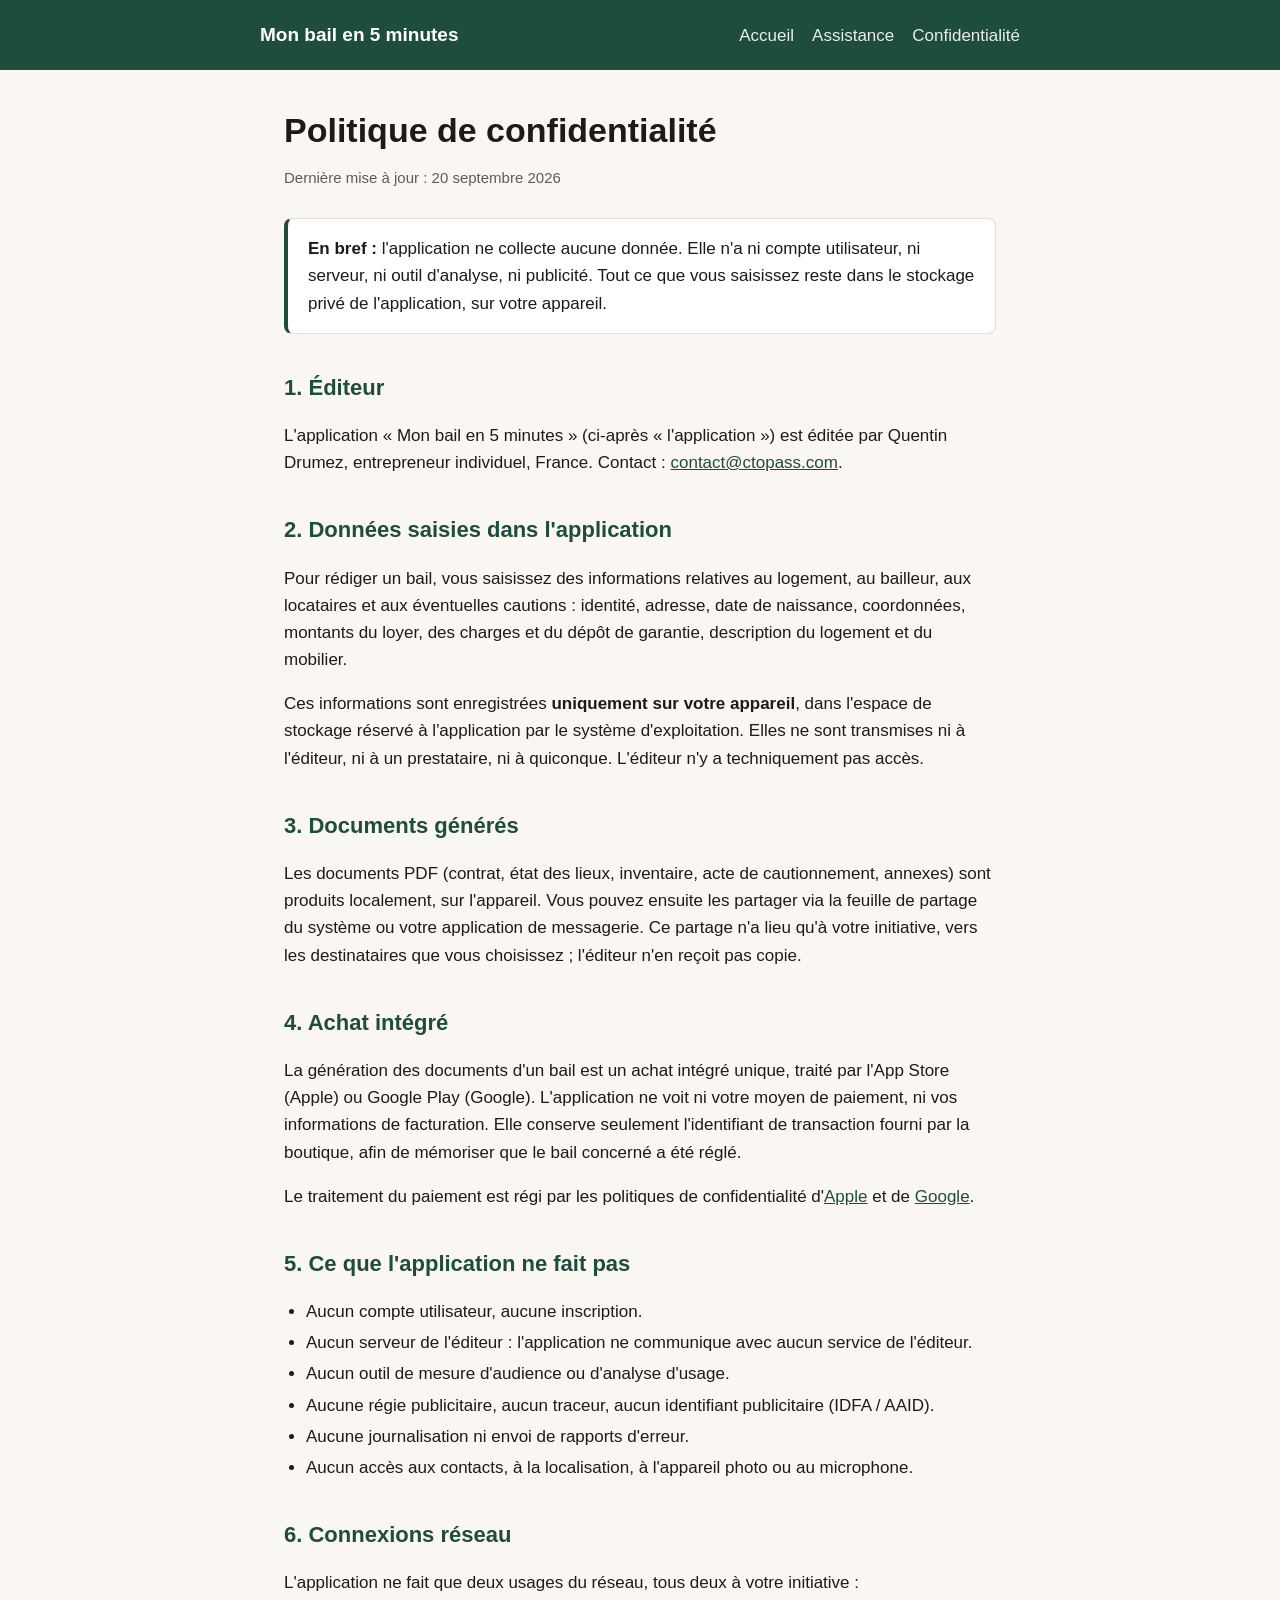
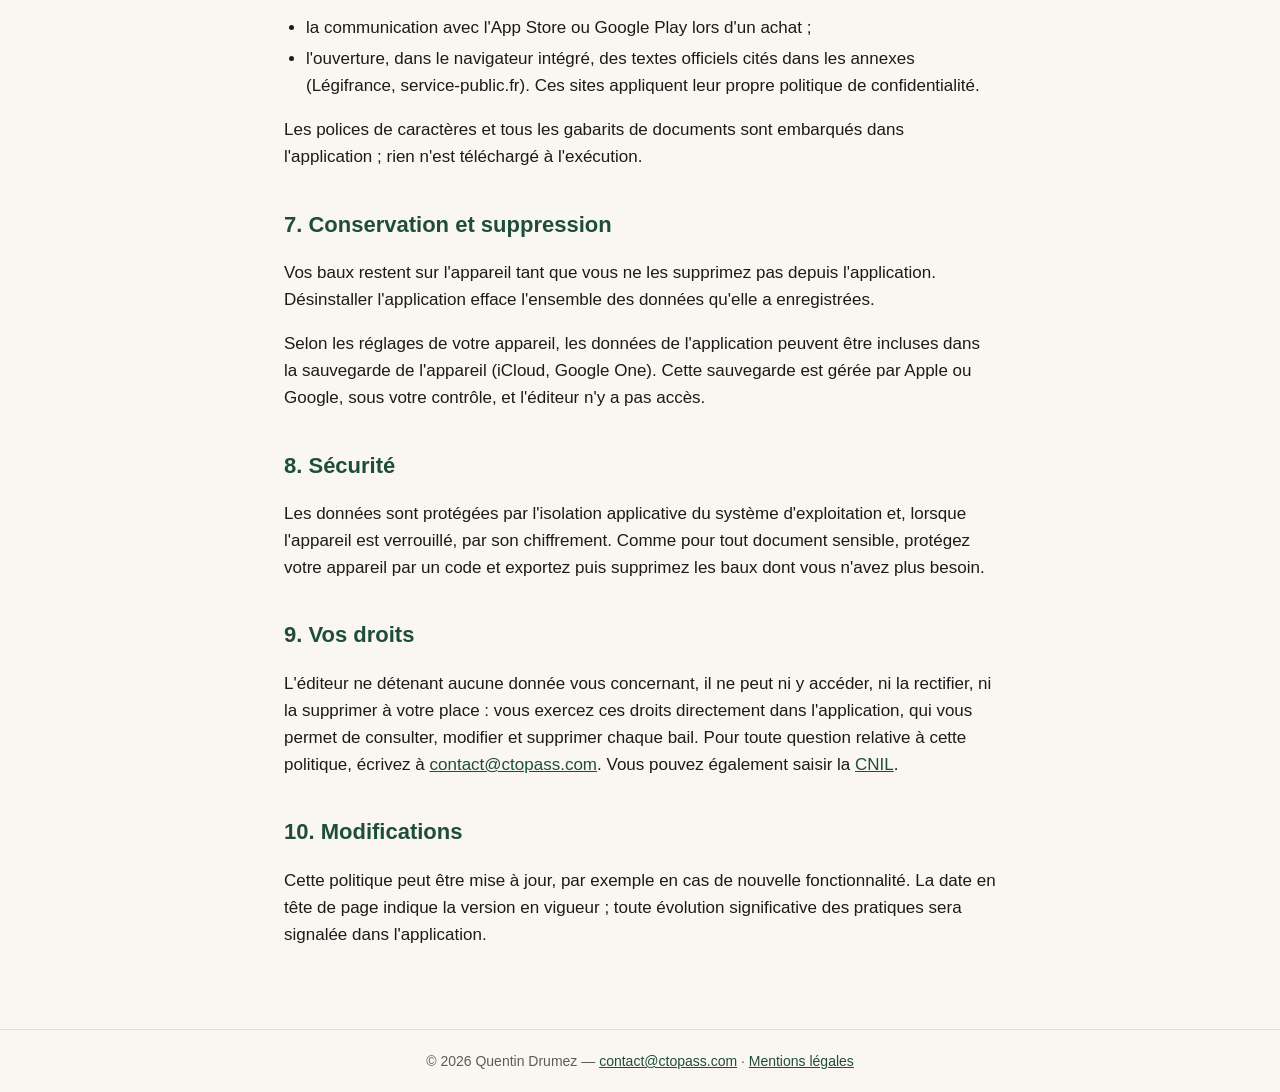
==== confidentialite.html @ 0a7a59e7 "Site public : accueil, assistance, confidentialité, mentions légales Co-Authored-By: Claude Opus 5 <" ====
<!doctype html>
<html lang="fr">
<head>
<meta charset="utf-8">
<meta name="viewport" content="width=device-width,initial-scale=1">
<title>Politique de confidentialité — Mon bail en 5 minutes</title>
<meta name="description" content="Politique de confidentialité de l'application Mon bail en 5 minutes : aucune donnée collectée, tout reste sur votre appareil.">
<link rel="stylesheet" href="style.css">
</head>
<body>
<header><div class="in">
<a class="brand" href="./">Mon bail en 5 minutes</a>
<nav><a href="./">Accueil</a><a href="support.html">Assistance</a><a href="confidentialite.html">Confidentialité</a></nav>
</div></header>
<main>
<h1>Politique de confidentialité</h1>
<p class="maj">Dernière mise à jour : 20 septembre 2026</p>
<div class="encart"><strong>En bref :</strong> l'application ne collecte aucune donnée. Elle n'a ni compte utilisateur, ni serveur, ni outil d'analyse, ni publicité. Tout ce que vous saisissez reste dans le stockage privé de l'application, sur votre appareil.</div>

<h2>1. Éditeur</h2>
<p>L'application « Mon bail en 5 minutes » (ci-après « l'application ») est éditée par Quentin Drumez, entrepreneur individuel, France. Contact : <a href="mailto:contact@ctopass.com">contact@ctopass.com</a>.</p>

<h2>2. Données saisies dans l'application</h2>
<p>Pour rédiger un bail, vous saisissez des informations relatives au logement, au bailleur, aux locataires et aux éventuelles cautions : identité, adresse, date de naissance, coordonnées, montants du loyer, des charges et du dépôt de garantie, description du logement et du mobilier.</p>
<p>Ces informations sont enregistrées <strong>uniquement sur votre appareil</strong>, dans l'espace de stockage réservé à l'application par le système d'exploitation. Elles ne sont transmises ni à l'éditeur, ni à un prestataire, ni à quiconque. L'éditeur n'y a techniquement pas accès.</p>

<h2>3. Documents générés</h2>
<p>Les documents PDF (contrat, état des lieux, inventaire, acte de cautionnement, annexes) sont produits localement, sur l'appareil. Vous pouvez ensuite les partager via la feuille de partage du système ou votre application de messagerie. Ce partage n'a lieu qu'à votre initiative, vers les destinataires que vous choisissez ; l'éditeur n'en reçoit pas copie.</p>

<h2>4. Achat intégré</h2>
<p>La génération des documents d'un bail est un achat intégré unique, traité par l'App Store (Apple) ou Google Play (Google). L'application ne voit ni votre moyen de paiement, ni vos informations de facturation. Elle conserve seulement l'identifiant de transaction fourni par la boutique, afin de mémoriser que le bail concerné a été réglé.</p>
<p>Le traitement du paiement est régi par les politiques de confidentialité d'<a href="https://www.apple.com/legal/privacy/fr-ww/">Apple</a> et de <a href="https://policies.google.com/privacy?hl=fr">Google</a>.</p>

<h2>5. Ce que l'application ne fait pas</h2>
<ul>
<li>Aucun compte utilisateur, aucune inscription.</li>
<li>Aucun serveur de l'éditeur : l'application ne communique avec aucun service de l'éditeur.</li>
<li>Aucun outil de mesure d'audience ou d'analyse d'usage.</li>
<li>Aucune régie publicitaire, aucun traceur, aucun identifiant publicitaire (IDFA / AAID).</li>
<li>Aucune journalisation ni envoi de rapports d'erreur.</li>
<li>Aucun accès aux contacts, à la localisation, à l'appareil photo ou au microphone.</li>
</ul>

<h2>6. Connexions réseau</h2>
<p>L'application ne fait que deux usages du réseau, tous deux à votre initiative :</p>
<ul>
<li>la communication avec l'App Store ou Google Play lors d'un achat ;</li>
<li>l'ouverture, dans le navigateur intégré, des textes officiels cités dans les annexes (Légifrance, service-public.fr). Ces sites appliquent leur propre politique de confidentialité.</li>
</ul>
<p>Les polices de caractères et tous les gabarits de documents sont embarqués dans l'application ; rien n'est téléchargé à l'exécution.</p>

<h2>7. Conservation et suppression</h2>
<p>Vos baux restent sur l'appareil tant que vous ne les supprimez pas depuis l'application. Désinstaller l'application efface l'ensemble des données qu'elle a enregistrées.</p>
<p>Selon les réglages de votre appareil, les données de l'application peuvent être incluses dans la sauvegarde de l'appareil (iCloud, Google One). Cette sauvegarde est gérée par Apple ou Google, sous votre contrôle, et l'éditeur n'y a pas accès.</p>

<h2>8. Sécurité</h2>
<p>Les données sont protégées par l'isolation applicative du système d'exploitation et, lorsque l'appareil est verrouillé, par son chiffrement. Comme pour tout document sensible, protégez votre appareil par un code et exportez puis supprimez les baux dont vous n'avez plus besoin.</p>

<h2>9. Vos droits</h2>
<p>L'éditeur ne détenant aucune donnée vous concernant, il ne peut ni y accéder, ni la rectifier, ni la supprimer à votre place : vous exercez ces droits directement dans l'application, qui vous permet de consulter, modifier et supprimer chaque bail. Pour toute question relative à cette politique, écrivez à <a href="mailto:contact@ctopass.com">contact@ctopass.com</a>. Vous pouvez également saisir la <a href="https://www.cnil.fr/">CNIL</a>.</p>

<h2>10. Modifications</h2>
<p>Cette politique peut être mise à jour, par exemple en cas de nouvelle fonctionnalité. La date en tête de page indique la version en vigueur ; toute évolution significative des pratiques sera signalée dans l'application.</p>
</main>
<footer>© 2026 Quentin Drumez — <a href="mailto:contact@ctopass.com">contact@ctopass.com</a> · <a href="mentions-legales.html">Mentions légales</a></footer>
</body>
</html>
---- style.css ----
:root{--vert:#1E4D3B;--creme:#FAF7F2;--encre:#1C1B19;--gris:#5F5B55;--ligne:#E4DED4}
*{box-sizing:border-box}
body{margin:0;background:var(--creme);color:var(--encre);font:17px/1.6 -apple-system,BlinkMacSystemFont,"Segoe UI",Inter,Roboto,sans-serif}
header{background:var(--vert);color:#fff;padding:20px 24px}
header .in,main{max-width:760px;margin:0 auto;padding:0 24px}
header .in{display:flex;align-items:center;justify-content:space-between;gap:16px;flex-wrap:wrap;padding:0}
header a{color:#fff;text-decoration:none}
header .brand{font-weight:700;font-size:19px}
header nav a{margin-left:18px;opacity:.9}
main{padding:40px 24px 64px}
h1{font-size:34px;line-height:1.2;margin:0 0 8px}
h2{font-size:22px;margin:36px 0 10px;color:var(--vert)}
.maj{color:var(--gris);font-size:15px;margin-bottom:28px}
.encart{background:#fff;border:1px solid var(--ligne);border-left:4px solid var(--vert);padding:16px 20px;border-radius:8px;margin:20px 0}
table{border-collapse:collapse;width:100%;font-size:16px}
td,th{text-align:left;padding:8px 10px;border-bottom:1px solid var(--ligne);vertical-align:top}
th{color:var(--gris);font-weight:600}
a{color:var(--vert)}
footer{border-top:1px solid var(--ligne);color:var(--gris);font-size:14px;padding:20px 24px;text-align:center}
ul{padding-left:22px}
li{margin:4px 0}
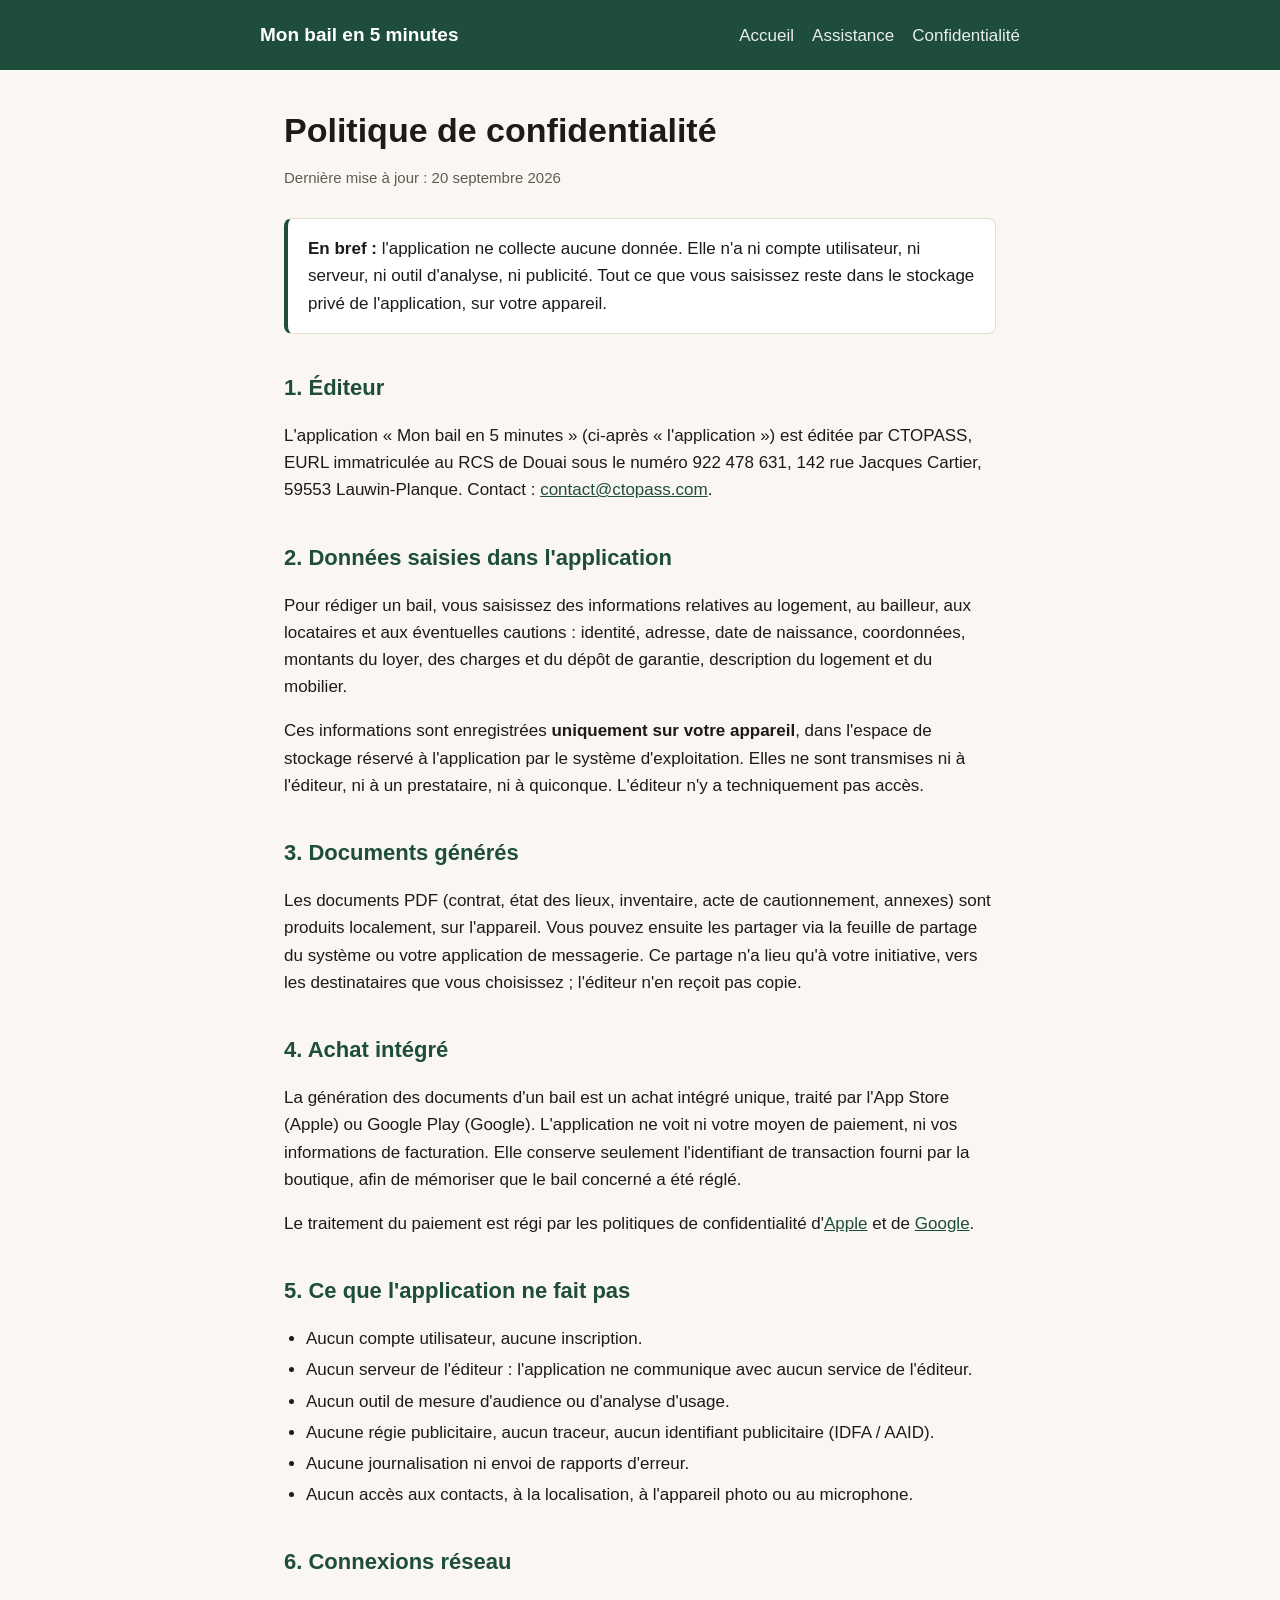
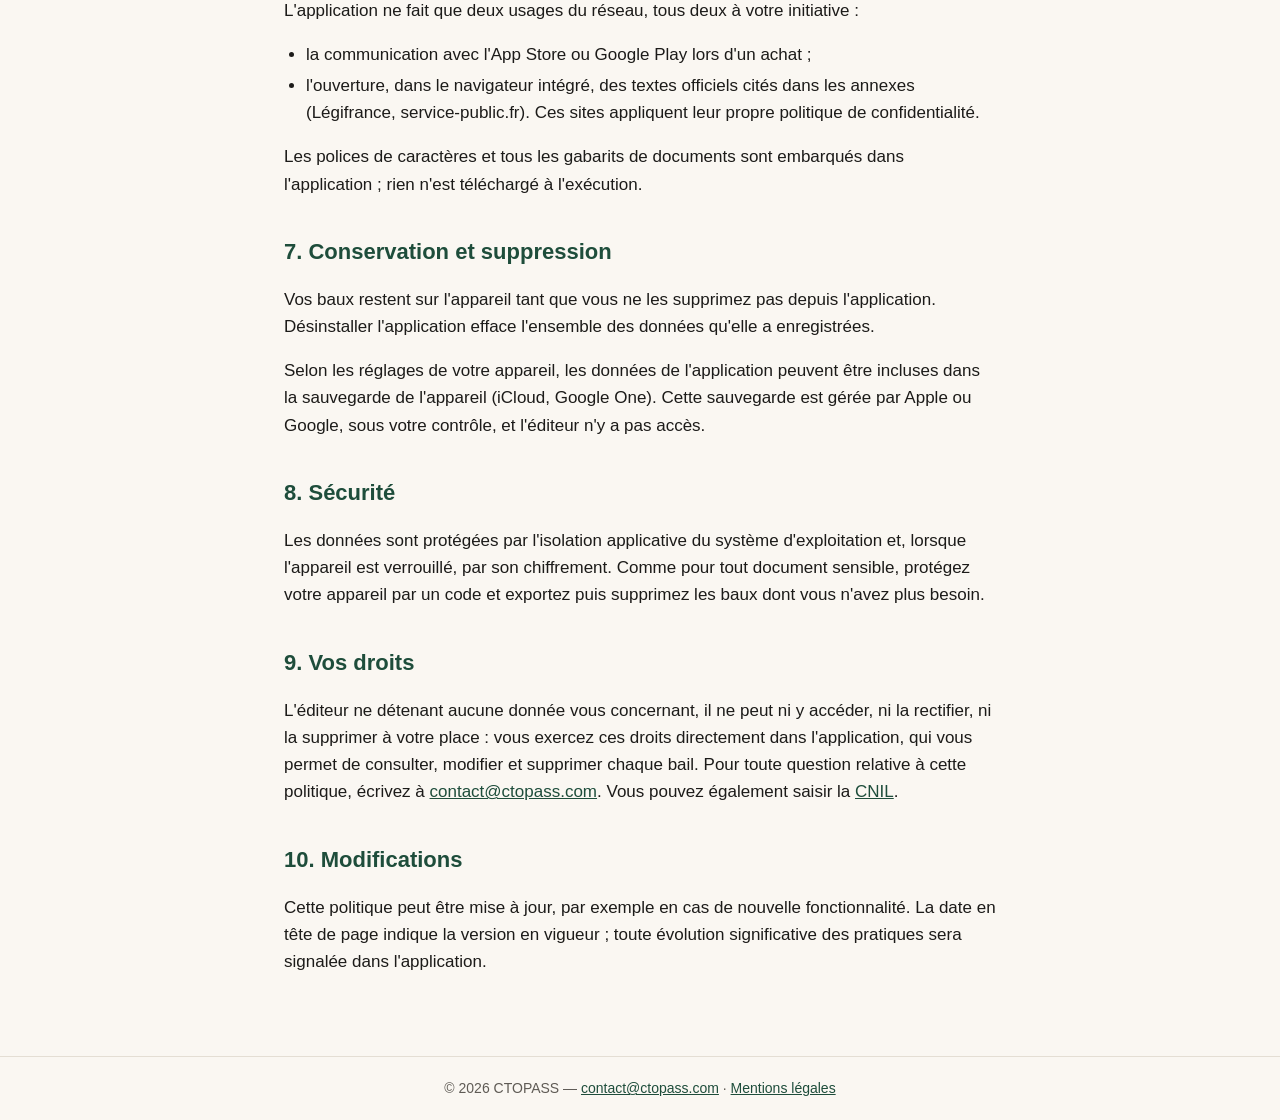
==== commit 771ce234: "Mentions légales : éditeur CTOPASS Co-Authored-By: Claude Opus 5.5 (1M context) <noreply@anthropic.c" ====
--- a/confidentialite.html
+++ b/confidentialite.html
@@ -18,7 +18,7 @@
 <div class="encart"><strong>En bref :</strong> l'application ne collecte aucune donnée. Elle n'a ni compte utilisateur, ni serveur, ni outil d'analyse, ni publicité. Tout ce que vous saisissez reste dans le stockage privé de l'application, sur votre appareil.</div>
 
 <h2>1. Éditeur</h2>
-<p>L'application « Mon bail en 5 minutes » (ci-après « l'application ») est éditée par Quentin Drumez, entrepreneur individuel, France. Contact : <a href="mailto:contact@ctopass.com">contact@ctopass.com</a>.</p>
+<p>L'application « Mon bail en 5 minutes » (ci-après « l'application ») est éditée par CTOPASS, EURL immatriculée au RCS de Douai sous le numéro 922 478 631, 142 rue Jacques Cartier, 59553 Lauwin-Planque. Contact : <a href="mailto:contact@ctopass.com">contact@ctopass.com</a>.</p>
 
 <h2>2. Données saisies dans l'application</h2>
 <p>Pour rédiger un bail, vous saisissez des informations relatives au logement, au bailleur, aux locataires et aux éventuelles cautions : identité, adresse, date de naissance, coordonnées, montants du loyer, des charges et du dépôt de garantie, description du logement et du mobilier.</p>
@@ -62,6 +62,6 @@
 <h2>10. Modifications</h2>
 <p>Cette politique peut être mise à jour, par exemple en cas de nouvelle fonctionnalité. La date en tête de page indique la version en vigueur ; toute évolution significative des pratiques sera signalée dans l'application.</p>
 </main>
-<footer>© 2026 Quentin Drumez — <a href="mailto:contact@ctopass.com">contact@ctopass.com</a> · <a href="mentions-legales.html">Mentions légales</a></footer>
+<footer>© 2026 CTOPASS — <a href="mailto:contact@ctopass.com">contact@ctopass.com</a> · <a href="mentions-legales.html">Mentions légales</a></footer>
 </body>
 </html>
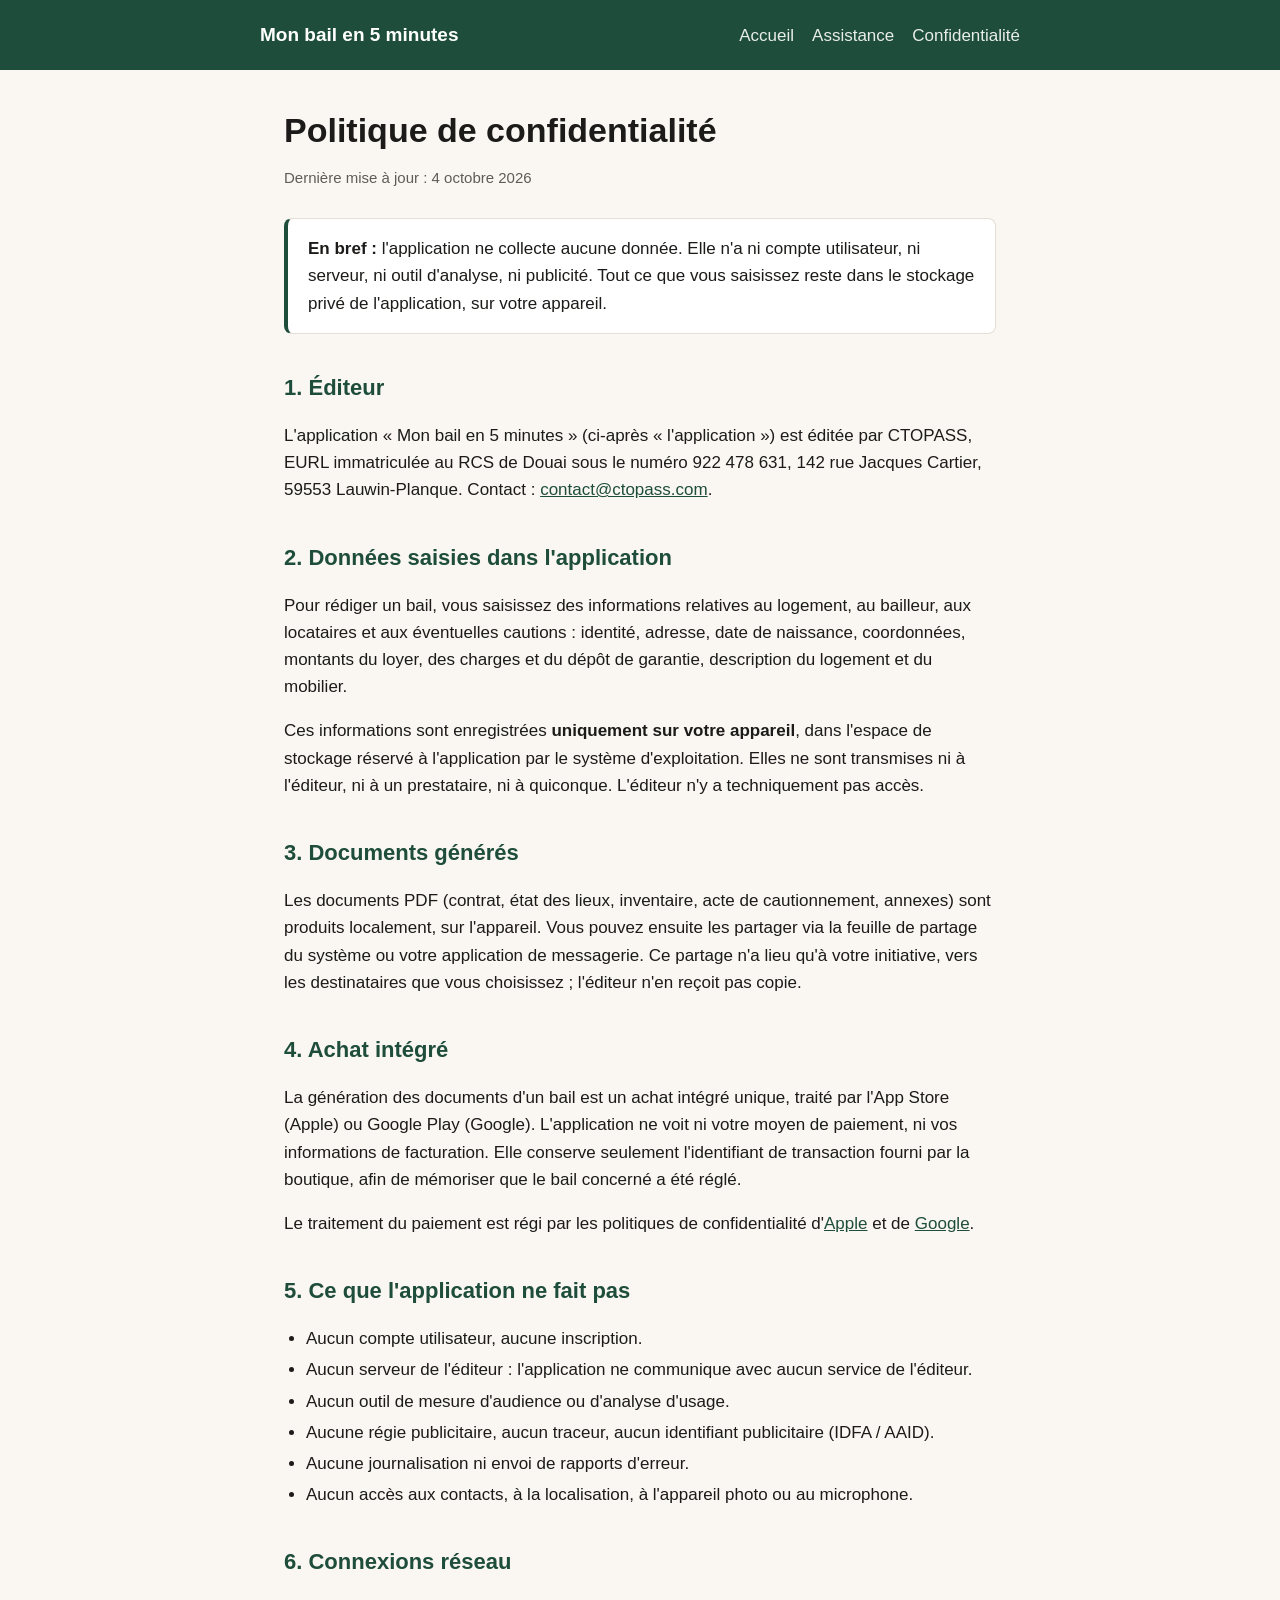
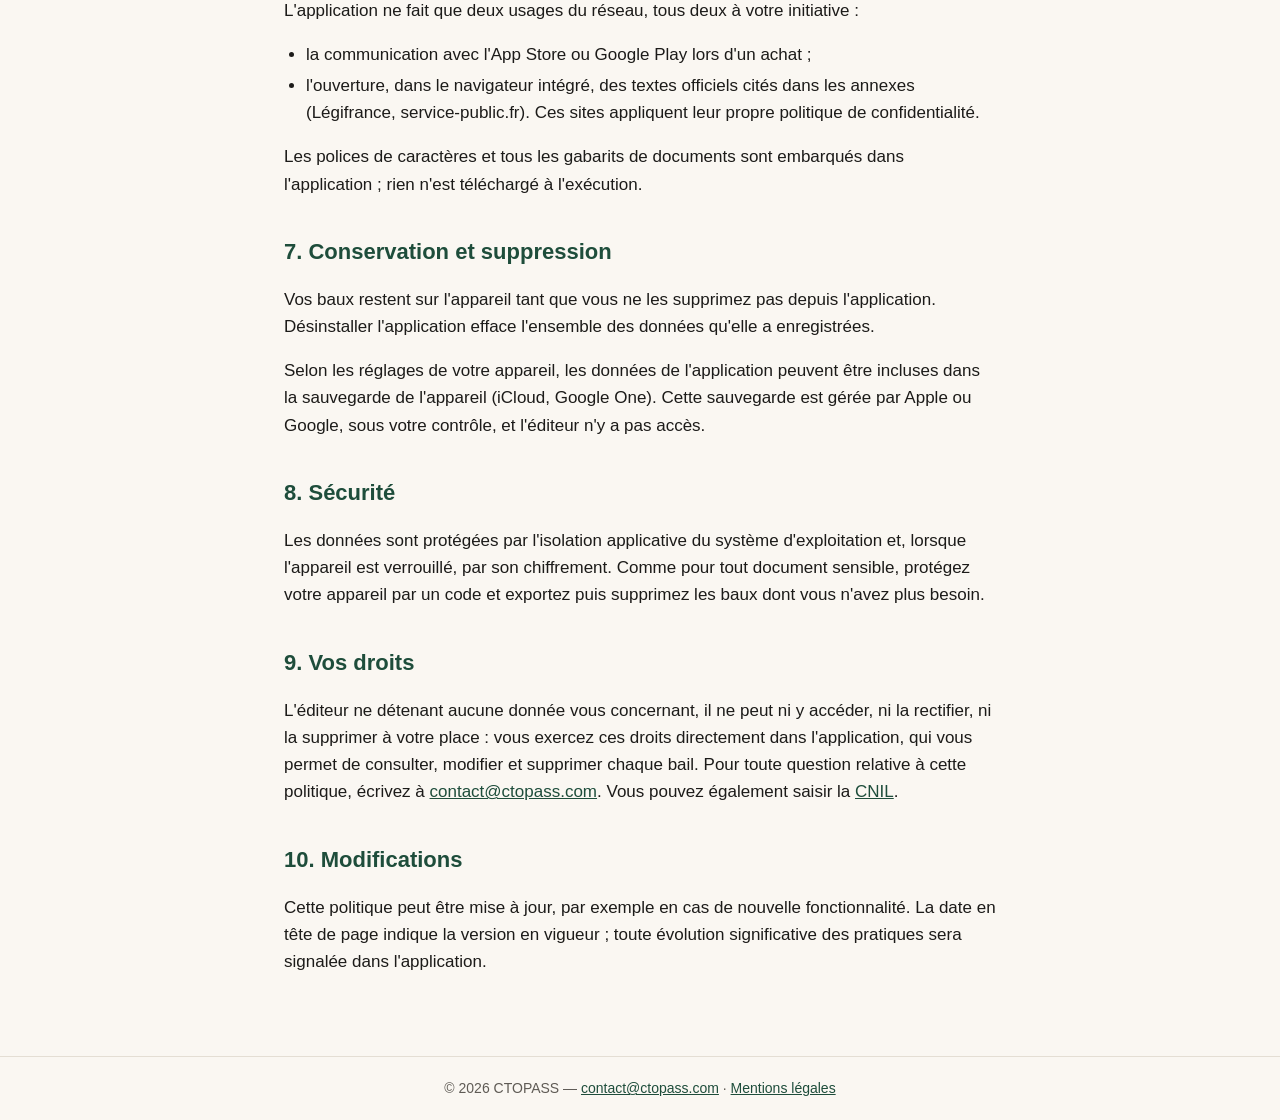
==== commit d4157667: "Mentions légales : téléphone de l'éditeur, date de la politique de confidentialité Co-Authored-By: C" ====
--- a/confidentialite.html
+++ b/confidentialite.html
@@ -14,7 +14,7 @@
 </div></header>
 <main>
 <h1>Politique de confidentialité</h1>
-<p class="maj">Dernière mise à jour : 20 septembre 2026</p>
+<p class="maj">Dernière mise à jour : 4 octobre 2026</p>
 <div class="encart"><strong>En bref :</strong> l'application ne collecte aucune donnée. Elle n'a ni compte utilisateur, ni serveur, ni outil d'analyse, ni publicité. Tout ce que vous saisissez reste dans le stockage privé de l'application, sur votre appareil.</div>
 
 <h2>1. Éditeur</h2>
